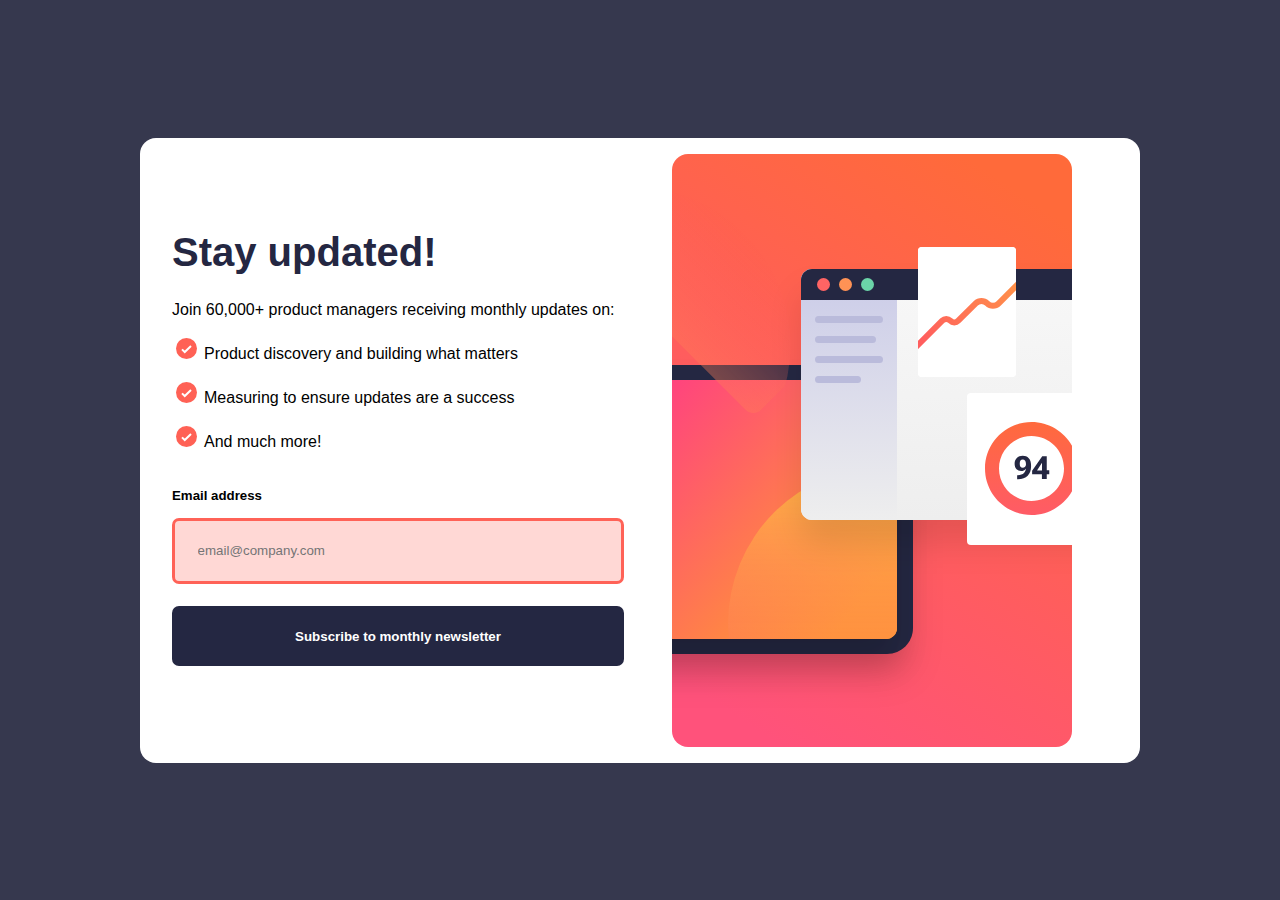
==== index.html @ 4ab1af5e "challenge done" ====
<!DOCTYPE html>
<html lang="en">
  <head>
    <meta charset="UTF-8" />
    <meta name="viewport" content="width=device-width, initial-scale=1.0" />
    <!-- displays site properly based on user's device -->

    <link
      rel="icon"
      type="image/png"
      sizes="32x24"
      href="./assets/images/desktop-design-favicon-32x24.png"
    />
    <title>
      Frontend Mentor | Newsletter sign-up form with success message
    </title>
    <link rel="stylesheet" href="./style.css" />
  </head>
  <body>
    <div class="app">
      <!-- img desktop size: 400X593 -->
      <picture class="img-container">
        <source
          media="(min-width: 700px)"
          srcset="./assets/images/illustration-sign-up-desktop.svg"
          loading="eager"
        />
        <img
          src="./assets/images/illustration-sign-up-mobile.svg"
          alt="newsletter image"
          width="400"
          height="332"
          class="newsletter-img"
          loading="eager"
        />
      </picture>

      <!-- <div class="hero-img"></div> -->
      <div class="newsletter-text">
        <h1 class="newsletter-header">Stay updated!</h1>
        <p class="newsletter-info">
          Join 60,000+ product managers receiving monthly updates on:
        </p>
        <ul class="newsletter-advantages">
          <li>Product discovery and building what matters</li>
          <li>Measuring to ensure updates are a success</li>
          <li>And much more!</li>
        </ul>
        <form class="newsletter-form">
          <label for="email"
            ><h5 class="newsletter-form-label-text">
              <span>Email address</span>
              <span hidden class="invalid-email">Valid email required</span>
            </h5></label
          >
          <input
            type="email"
            name="email"
            id="email"
            class="newsletter-form-email"
            placeholder="email@company.com"
            required
          />
          <button type="submit" class="newsletter-form-submit">
            Subscribe to monthly newsletter
          </button>
        </form>
      </div>
    </div>
    <div class="attribution" hidden>
      Challenge by
      <a href="https://www.frontendmentor.io?ref=challenge" target="_blank"
        >Frontend Mentor</a
      >. Coded by <a href="#">Your Name Here</a>.
    </div>
    <script type="module" src="./app.js"></script>
  </body>
</html>
---- style.css ----
/* css custom variables  */
/* Mobile: 375px
Desktop: 1440px */
:root {
  /* - Colors - */
  --tomato: hsl(4, 100%, 67%);
  /* Neutral colors */
  --dark-slate-grey: hsl(234, 29%, 20%);
  --charcoal-grey: hsl(235, 18%, 26%);
  --grey: hsl(231, 7%, 60%);
  --white: hsl(0, 0%, 100%);
  /* Typography */
  /* TODO!: import Roboto font, weights: 400, 700 */
  --font: Roboto, sans-serif;
  --primary-color: var(--tomato, tomato);
  --border-radius: 1rem;
}
/* reset css */
*,
*::before,
*::after {
  box-sizing: border-box;
  margin: 0;
  padding: 0;
}
body {
  display: grid;
  place-content: center;
  min-height: 100vh;
  line-height: 1.5;
  font-family: var(--font), sans-serif;
  background-color: var(--charcoal-grey);
}
img {
  display: block;
  max-width: 100%;
  height: auto;
}
a {
  text-decoration: none;
  color: inherit;
}
/* @media */
@media (width < 700px) {
  .app {
    flex-direction: column;
    max-width: 400px;
    min-width: min-content;
  }
  .success-message {
    --message-sizes: 90vw;
    width: var(--message-sizes);
    height: fit-content;
    min-width: 240px;
    padding: 2.4rem !important;
    border-radius: 2rem;
  }
}
@media (width >= 700px) {
  .app {
    flex-direction: row-reverse;
    padding: 1rem;
    max-width: 1000px;
    border-radius: var(--border-radius);
  }
  .success-message {
    max-width: 30vw;
    height: 90vh;
  }
}
/* app */
.app {
  width: 90vw;
  display: flex;
  margin: auto;
  gap: 2rem;
  place-items: center;
  place-content: center;
  background-color: var(--white);
}
.app > * {
  flex: 1;
}
/* controlled by js  */
.newsletter-img.sharp-corners {
  object-fit: none;
}
.hero-img {
  /* it is alternative for picture tag*/
  height: 284px;
  background-image: url(./assets/images/illustration-sign-up-mobile.svg);
  background-repeat: no-repeat;
  background-size: cover;
  background-position: center;
}
.newsletter-text {
  display: flex;
  flex-direction: column;
  justify-content: center;
  gap: 1rem;
  padding-inline: 1rem;
}
.newsletter-header {
  color: var(--dark-slate-grey, black);
  font-size: 2.5rem;
}
.newsletter-info {
}
.newsletter-advantages {
  list-style-image: url(./assets/images/icon-list.svg);
  padding-inline: 2rem;
}
.newsletter-advantages > li {
  padding-block-end: 1rem;
}
.newsletter-form {
  --invalid-email-color: hsl(4, 100%, 67%, 90%);
}
.newsletter-form-label-text {
  display: flex;
  justify-content: space-between;
  flex-wrap: wrap;
}
.newsletter-form-email:invalid {
  border: solid var(--tomato);
  background-color: hsl(4, 100%, 67%, 25%);
  color: var(--invalid-email-color, orange);
}
.invalid-email {
  color: var(--invalid-email-color, orange);
}
.newsletter-form-email:valid {
  border: dashed green;
}
.newsletter-form-email,
.newsletter-form-submit,
.btn {
  width: 100%;
  padding: 5%;
  margin-block: 0.7rem;
  border-radius: 7px;
}
.newsletter-form-submit,
.btn {
  border: none;
  background-color: var(--dark-slate-grey, darkblue);
  color: var(--white);
  cursor: pointer;
  font-weight: bold;
}
.newsletter-form-submit:hover,
.btn:hover {
  background-image: linear-gradient(90deg, var(--primary-color, tomato), red);
  box-shadow: 0px 0px 20px var(--primary-color, tomato);
}
.newsletter-form-submit:active {
  opacity: 1;
}

/* newsletter sign-up success message - page */
.success-message {
  display: flex;
  flex-direction: column;
  justify-content: space-around;
  background-color: var(--white, white);
  padding: 1rem;
}
.success-message div {
  display: flex;
  flex-direction: column;
  gap: 2rem;
}
.success-message img {
  width: fit-content;
}
.success-message h1 {
  line-height: 1;
}
.email-details {
  font-weight: bold;
}
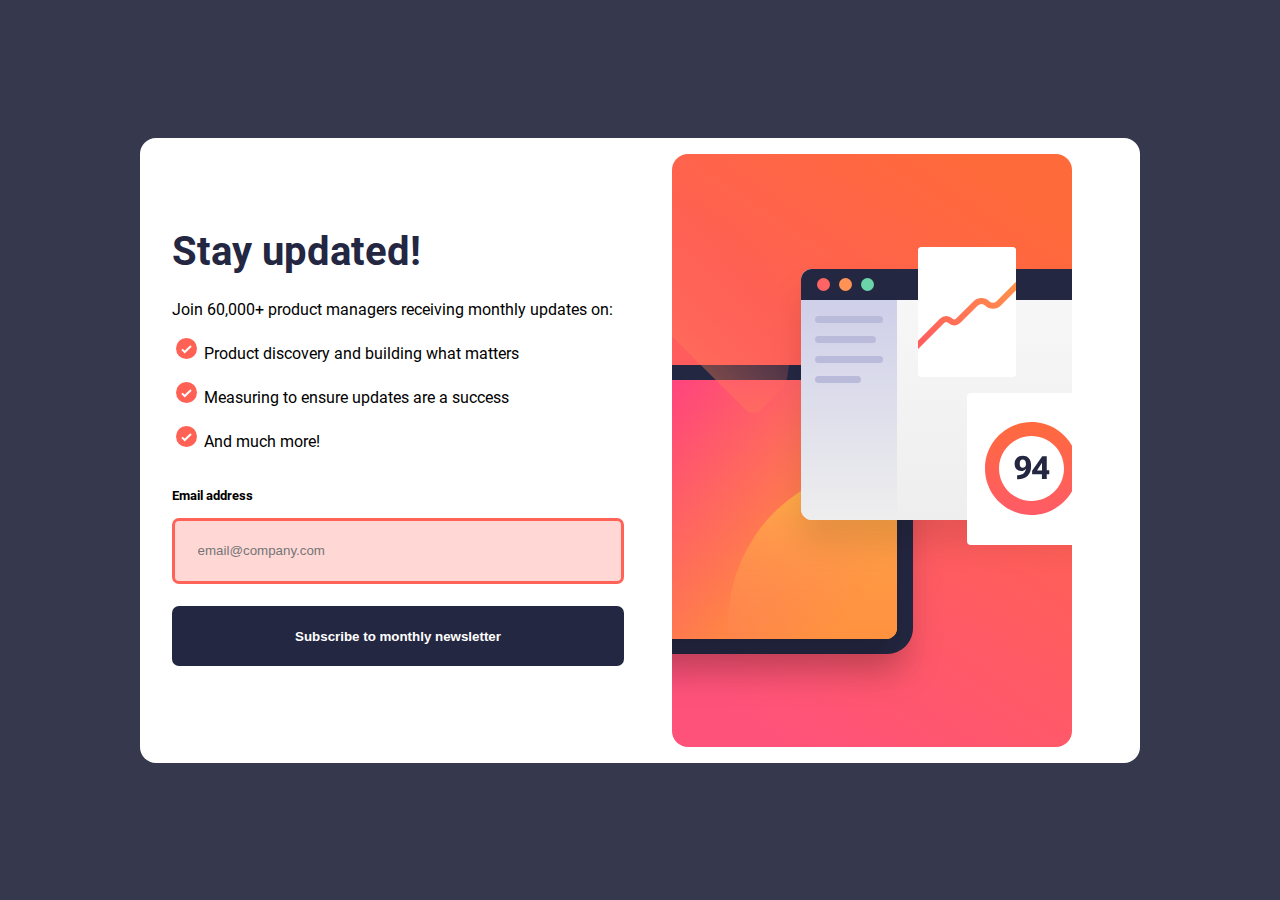
==== commit d9fe8967: "reverse between the mobile mode and desktop mode of success-message page" ====
--- a/index.html
+++ b/index.html
@@ -23,7 +23,6 @@
         <source
           media="(min-width: 700px)"
           srcset="./assets/images/illustration-sign-up-desktop.svg"
-          loading="eager"
         />
         <img
           src="./assets/images/illustration-sign-up-mobile.svg"
@@ -50,7 +49,9 @@
           <label for="email"
             ><h5 class="newsletter-form-label-text">
               <span>Email address</span>
-              <span hidden class="invalid-email">Valid email required</span>
+              <span hidden class="invalid-email-required-text"
+                >Valid email required</span
+              >
             </h5></label
           >
           <input
--- a/style.css
+++ b/style.css
@@ -1,3 +1,14 @@
+/* import font */
+@font-face {
+  font-family: 'Roboto';
+  src: local('Roboto Regular'), url('./assets/fonts/Roboto-Regular.ttf');
+  font-weight: 400;
+}
+@font-face {
+  font-family: 'Roboto';
+  src: local('Roboto Bold'), url('./assets/fonts/Roboto-Bold.ttf');
+  font-weight: 700;
+}
 /* css custom variables  */
 /* Mobile: 375px
 Desktop: 1440px */
@@ -28,7 +39,7 @@
   place-content: center;
   min-height: 100vh;
   line-height: 1.5;
-  font-family: var(--font), sans-serif;
+  font-family: var(--font);
   background-color: var(--charcoal-grey);
 }
 img {
@@ -149,7 +160,9 @@
   font-weight: bold;
 }
 .newsletter-form-submit:hover,
-.btn:hover {
+.newsletter-form-submit:focus,
+.btn:hover,
+.btn:focus {
   background-image: linear-gradient(90deg, var(--primary-color, tomato), red);
   box-shadow: 0px 0px 20px var(--primary-color, tomato);
 }
